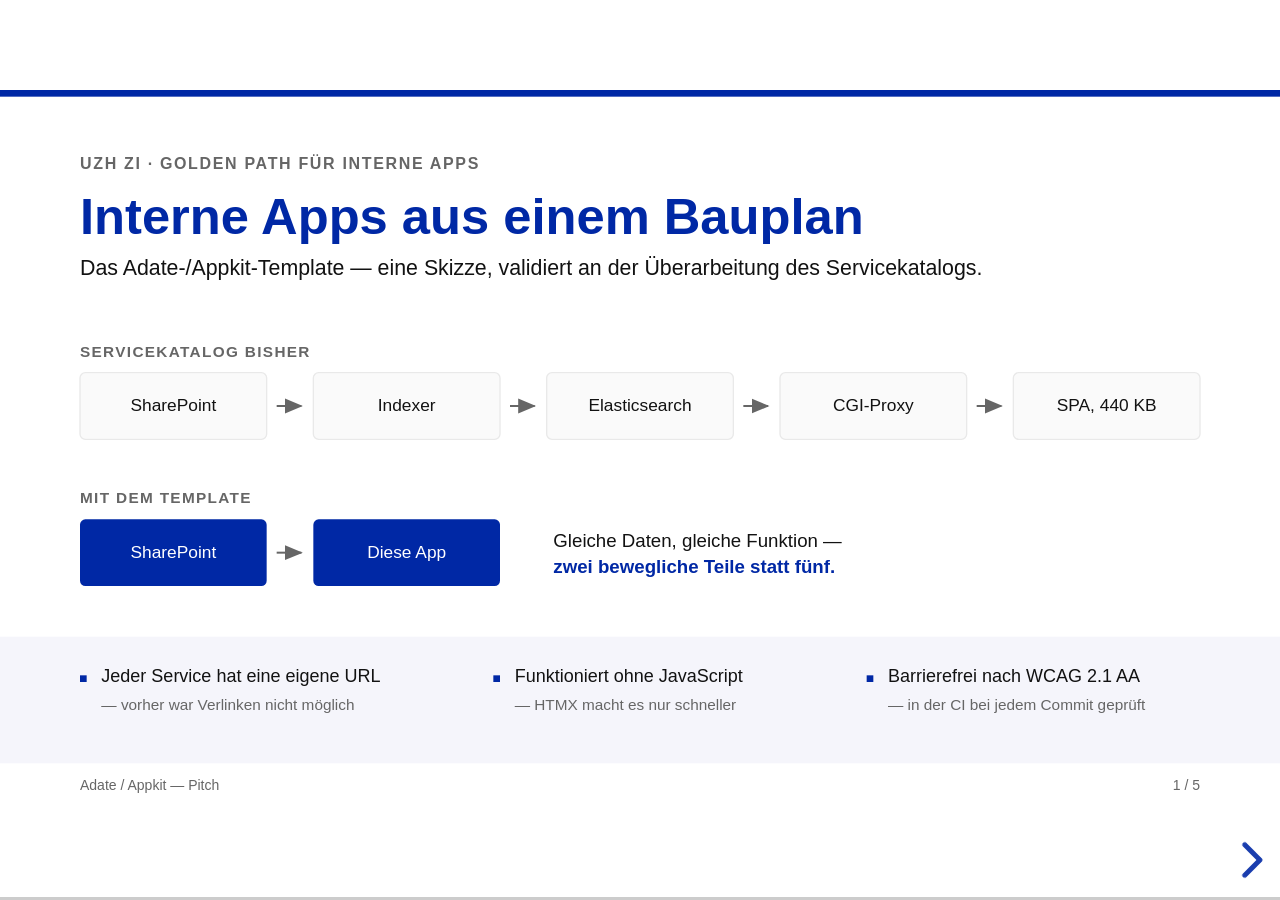
==== docs/pitch/index.html @ 45739af3 "Add the German pitch deck under docs/pitch Five slides that make the case for this template to the t" ====
<!doctype html>
<html lang="de">
<head>
  <meta charset="utf-8">
  <meta name="viewport" content="width=device-width, initial-scale=1">
  <title>Adate / Appkit — Pitch</title>

  <!-- reveal.js ist in reveal/ vendored (MIT, siehe reveal/LICENSE) — kein CDN,
       damit das Deck auch ohne Netz läuft. -->
  <link rel="stylesheet" href="reveal/reset.css">
  <link rel="stylesheet" href="reveal/reveal.css">

  <style>
    /* Die Folien sind fertige 1920×1080-SVGs. reveal skaliert die Bühne, das
       Bild füllt sie — deshalb braucht dieses Deck kein reveal-Theme. */
    :root { color-scheme: light; }
    html, body { background: #121212; }
    .reveal .slides { text-align: left; }
    .reveal .slides section {
      padding: 0;
      height: 100%;
      display: flex;
      align-items: center;
      justify-content: center;
    }
    .reveal .slides section img.folie {
      display: block;
      width: 100%;
      height: 100%;
      object-fit: contain;
      margin: 0;
      border: 0;
      box-shadow: none;
      background: #ffffff;
    }
    .reveal .progress { color: #0028A5; }
    .reveal .controls { color: #0028A5; }
    /* Beim Export nach PDF (?print-pdf) sollen die Folien randlos sitzen. */
    @media print { html, body { background: #ffffff; } }
  </style>
</head>
<body>
  <div class="reveal">
    <div class="slides">

      <section>
        <img class="folie" src="folie-1-worum-es-geht.svg"
             alt="Folie 1: Interne Apps aus einem Bauplan. Der Servicekatalog bisher — SharePoint, Indexer, Elasticsearch, CGI-Proxy, SPA mit 440 KB — gegenüber SharePoint und dieser App: zwei bewegliche Teile statt fünf.">
        <aside class="notes">
          Einstieg über die beweglichen Teile: derselbe Katalog, aber SharePoint → App
          statt fünf Stationen. Für die Fachseite heisst das «weniger, was kaputtgehen
          kann», für die Entwicklung «weniger, was ich betreiben muss».
        </aside>
      </section>

      <section>
        <img class="folie" src="folie-2-fachnutzerinnen.svg"
             alt="Folie 2: Für Fachnutzerinnen und Fachnutzer. Drei Spalten — was du erreichst, was du beiträgst, womit du arbeitest.">
        <aside class="notes">
          Die drei Spalten beantworten die drei Fragen der Fachseite. Wichtigster Satz
          zum Vorlesen: «Kein Code, keine Architekturentscheide» — beigetragen werden
          Fachwissen, eine Datenquelle und echte Beispiele.
        </aside>
      </section>

      <section>
        <img class="folie" src="folie-3-architektur.svg"
             alt="Folie 3: Architektur. Das Template adate wird geklont, die Bibliothek appkit mit sharepoint, mail, auth, db und embeddings wird importiert; darunter die Plattform Azure Container Apps.">
        <aside class="notes">
          Der Unterschied zwischen geklont und importiert. Das Template ist ein
          Startpunkt und danach eigenständig; appkit ist eine Abhängigkeit, die alle
          Apps gemeinsam weiterziehen. Daraus folgt die Regel aus AGENTS.md:
          Fehlendes gehört in appkit, mit Fake und Test.
        </aside>
      </section>

      <section>
        <img class="folie" src="folie-4-entwicklerinnen.svg"
             alt="Folie 4: Für Entwicklerinnen und Entwickler. Die drei AGENTS.md-Regeln links, was ruff, pytest und pa11y in der CI erzwingen rechts.">
        <aside class="notes">
          Hier geht es um die Sorge, am Ende fremden KI-Code zu warten. Die Antwort ist
          kein Versprechen, sondern ein Mechanismus: AGENTS.md schreibt die Grenzen vor,
          die CI lässt jede Überschreitung scheitern.
        </aside>
      </section>

      <section>
        <img class="folie" src="folie-5-beleg-und-naechste-schritte.svg"
             alt="Folie 5: Validiert, nicht behauptet. Trefferquote der Suche 67 auf 83 Prozent an erster Stelle und 75 auf 100 Prozent unter den ersten drei, dazu die nächsten Schritte.">
        <aside class="notes">
          Die Trefferquoten stammen aus scripts/eval_search.py über alle 112
          publizierten Services. Fairerweise dazusagen: die semantische Ebene läuft über
          appkit.embeddings und braucht einen konfigurierten Azure-OpenAI-Endpunkt samt
          Rollenzuweisung; ohne ihn gelten 67 % und 75 %.
        </aside>
      </section>

    </div>
  </div>

  <script src="reveal/reveal.js"></script>
  <script src="reveal/plugin/notes.js"></script>
  <script>
    Reveal.initialize({
      // Die Bühne hat exakt das Format der Folien, damit nichts beschnitten wird.
      width: 1920,
      height: 1080,
      margin: 0,
      controls: true,
      progress: true,
      hash: true,
      slideNumber: false,   // die Folien tragen ihre Nummer selbst
      transition: 'slide',
      plugins: [RevealNotes],
    });
  </script>
</body>
</html>
---- docs/pitch/reveal/reveal.css ----
.reveal .stretch,.reveal .r-stretch{max-width:none;max-height:none}.reveal pre.stretch code,.reveal pre.r-stretch code{box-sizing:border-box;height:100%;max-height:100%}.reveal .r-fit-text{white-space:nowrap;display:inline-block}.reveal .r-stack{grid-template-rows:100%;display:grid}.reveal .r-stack>*{grid-area:1/1;margin:auto}.reveal .r-vstack,.reveal .r-hstack{display:flex}.reveal .r-vstack img,.reveal .r-vstack video,.reveal .r-hstack img,.reveal .r-hstack video{object-fit:contain;min-width:0;min-height:0}.reveal .r-vstack{flex-direction:column;justify-content:center;align-items:center}.reveal .r-hstack{flex-direction:row;justify-content:center;align-items:center}.reveal .items-stretch{align-items:stretch}.reveal .items-start{align-items:flex-start}.reveal .items-center{align-items:center}.reveal .items-end{align-items:flex-end}.reveal .justify-between{justify-content:space-between}.reveal .justify-around{justify-content:space-around}.reveal .justify-start{justify-content:flex-start}.reveal .justify-center{justify-content:center}.reveal .justify-end{justify-content:flex-end}html.reveal-full-page{width:100%;height:100vh;height:calc(var(--vh,1vh) * 100);height:100dvh;overflow:hidden}.reveal-viewport{color:#000;--r-controls-spacing:12px;--r-overlay-header-height:40px;--r-overlay-margin:0px;--r-overlay-padding:6px;--r-overlay-gap:5px;background-color:#fff;height:100%;margin:0;line-height:1;position:relative;overflow:hidden}@media screen and (width<=1024px),(height<=768px){.reveal-viewport{--r-overlay-header-height:26px}}.reveal-viewport:fullscreen{width:100%!important;height:100%!important;top:0!important;left:0!important;transform:none!important}.reveal .fragment{transition:all .2s}.reveal .fragment:not(.custom){opacity:0;visibility:hidden;will-change:opacity}.reveal .fragment.visible{opacity:1;visibility:inherit}.reveal .fragment.disabled{transition:none}.reveal .fragment.grow{opacity:1;visibility:inherit}.reveal .fragment.grow.visible{transform:scale(1.3)}.reveal .fragment.shrink{opacity:1;visibility:inherit}.reveal .fragment.shrink.visible{transform:scale(.7)}.reveal .fragment.zoom-in{transform:scale(.1)}.reveal .fragment.zoom-in.visible{transform:none}.reveal .fragment.fade-out{opacity:1;visibility:inherit}.reveal .fragment.fade-out.visible{opacity:0;visibility:hidden}.reveal .fragment.semi-fade-out{opacity:1;visibility:inherit}.reveal .fragment.semi-fade-out.visible{opacity:.5;visibility:inherit}.reveal .fragment.strike{opacity:1;visibility:inherit}.reveal .fragment.strike.visible{text-decoration:line-through}.reveal .fragment.fade-up{transform:translateY(40px)}.reveal .fragment.fade-up.visible{transform:translate(0)}.reveal .fragment.fade-down{transform:translateY(-40px)}.reveal .fragment.fade-down.visible{transform:translate(0)}.reveal .fragment.fade-right{transform:translate(-40px)}.reveal .fragment.fade-right.visible{transform:translate(0)}.reveal .fragment.fade-left{transform:translate(40px)}.reveal .fragment.fade-left.visible{transform:translate(0)}.reveal .fragment.fade-in-then-out,.reveal .fragment.current-visible{opacity:0;visibility:hidden}.reveal .fragment.fade-in-then-out.current-fragment,.reveal .fragment.current-visible.current-fragment{opacity:1;visibility:inherit}.reveal .fragment.fade-in-then-semi-out{opacity:0;visibility:hidden}.reveal .fragment.fade-in-then-semi-out.visible{opacity:.5;visibility:inherit}.reveal .fragment.fade-in-then-semi-out.current-fragment,.reveal .fragment.highlight-red,.reveal .fragment.highlight-current-red,.reveal .fragment.highlight-green,.reveal .fragment.highlight-current-green,.reveal .fragment.highlight-blue,.reveal .fragment.highlight-current-blue{opacity:1;visibility:inherit}.reveal .fragment.highlight-red.visible{color:#ff2c2d}.reveal .fragment.highlight-green.visible{color:#17ff2e}.reveal .fragment.highlight-blue.visible{color:#1b91ff}.reveal .fragment.highlight-current-red.current-fragment{color:#ff2c2d}.reveal .fragment.highlight-current-green.current-fragment{color:#17ff2e}.reveal .fragment.highlight-current-blue.current-fragment{color:#1b91ff}.reveal:after{content:"";font-style:italic}.reveal iframe{z-index:1}.reveal a{position:relative}@keyframes bounce-right{0%,10%,25%,40%,50%{transform:translate(0)}20%{transform:translate(10px)}30%{transform:translate(-5px)}}@keyframes bounce-left{0%,10%,25%,40%,50%{transform:translate(0)}20%{transform:translate(-10px)}30%{transform:translate(5px)}}@keyframes bounce-down{0%,10%,25%,40%,50%{transform:translateY(0)}20%{transform:translateY(10px)}30%{transform:translateY(-5px)}}.reveal .controls{top:auto;bottom:var(--r-controls-spacing);right:var(--r-controls-spacing);z-index:11;color:#000;pointer-events:none;font-size:10px;display:none;position:absolute;left:auto}.reveal .controls button{cursor:pointer;color:currentColor;z-index:2;pointer-events:auto;font-size:inherit;visibility:hidden;opacity:0;-webkit-appearance:none;-webkit-tap-highlight-color:#0000;background-color:#0000;border:0;outline:0;padding:0;transition:color .2s,opacity .2s,transform .2s;position:absolute;transform:scale(.9999)}.reveal .controls .controls-arrow:before,.reveal .controls .controls-arrow:after{content:"";transform-origin:.2em;will-change:transform;background-color:currentColor;border-radius:.25em;width:2.6em;height:.5em;transition:all .15s,background-color .8s;position:absolute;top:0;left:0}.reveal .controls .controls-arrow{width:3.6em;height:3.6em;position:relative}.reveal .controls .controls-arrow:before{transform:translate(.5em)translateY(1.55em)rotate(45deg)}.reveal .controls .controls-arrow:after{transform:translate(.5em)translateY(1.55em)rotate(-45deg)}.reveal .controls .controls-arrow:hover:before{transform:translate(.5em)translateY(1.55em)rotate(40deg)}.reveal .controls .controls-arrow:hover:after{transform:translate(.5em)translateY(1.55em)rotate(-40deg)}.reveal .controls .controls-arrow:active:before{transform:translate(.5em)translateY(1.55em)rotate(36deg)}.reveal .controls .controls-arrow:active:after{transform:translate(.5em)translateY(1.55em)rotate(-36deg)}.reveal .controls .navigate-left{bottom:3.2em;right:6.4em;transform:translate(-10px)}.reveal .controls .navigate-left.highlight{animation:2s ease-out 50 both bounce-left}.reveal .controls .navigate-right{bottom:3.2em;right:0;transform:translate(10px)}.reveal .controls .navigate-right .controls-arrow{transform:rotate(180deg)}.reveal .controls .navigate-right.highlight{animation:2s ease-out 50 both bounce-right}.reveal .controls .navigate-up{bottom:6.4em;right:3.2em;transform:translateY(-10px)}.reveal .controls .navigate-up .controls-arrow{transform:rotate(90deg)}.reveal .controls .navigate-down{padding-bottom:1.4em;bottom:-1.4em;right:3.2em;transform:translateY(10px)}.reveal .controls .navigate-down .controls-arrow{transform:rotate(-90deg)}.reveal .controls .navigate-down.highlight{animation:2s ease-out 50 both bounce-down}.reveal .controls[data-controls-back-arrows=faded] .navigate-up.enabled{opacity:.3}.reveal .controls[data-controls-back-arrows=faded] .navigate-up.enabled:hover{opacity:1}.reveal .controls[data-controls-back-arrows=hidden] .navigate-up.enabled{opacity:0;visibility:hidden}.reveal .controls .enabled{visibility:visible;opacity:.9;cursor:pointer;transform:none}.reveal .controls .enabled.fragmented{opacity:.5}.reveal .controls .enabled:hover,.reveal .controls .enabled.fragmented:hover{opacity:1}.reveal:not(.rtl) .controls[data-controls-back-arrows=faded] .navigate-left.enabled{opacity:.3}.reveal:not(.rtl) .controls[data-controls-back-arrows=faded] .navigate-left.enabled:hover{opacity:1}.reveal:not(.rtl) .controls[data-controls-back-arrows=hidden] .navigate-left.enabled{opacity:0;visibility:hidden}.reveal.rtl .controls[data-controls-back-arrows=faded] .navigate-right.enabled{opacity:.3}.reveal.rtl .controls[data-controls-back-arrows=faded] .navigate-right.enabled:hover{opacity:1}.reveal.rtl .controls[data-controls-back-arrows=hidden] .navigate-right.enabled{opacity:0;visibility:hidden}.reveal[data-navigation-mode=linear].has-horizontal-slides .navigate-up,.reveal[data-navigation-mode=linear].has-horizontal-slides .navigate-down{display:none}.reveal[data-navigation-mode=linear].has-horizontal-slides .navigate-left,.reveal:not(.has-vertical-slides) .controls .navigate-left{bottom:1.4em;right:5.5em}.reveal[data-navigation-mode=linear].has-horizontal-slides .navigate-right,.reveal:not(.has-vertical-slides) .controls .navigate-right{bottom:1.4em;right:.5em}.reveal:not(.has-horizontal-slides) .controls .navigate-up{bottom:5em;right:1.4em}.reveal:not(.has-horizontal-slides) .controls .navigate-down{bottom:.5em;right:1.4em}.reveal.has-dark-background .controls{color:#fff}.reveal.has-light-background .controls{color:#000}.reveal.no-hover .controls .controls-arrow:hover:before,.reveal.no-hover .controls .controls-arrow:active:before{transform:translate(.5em)translateY(1.55em)rotate(45deg)}.reveal.no-hover .controls .controls-arrow:hover:after,.reveal.no-hover .controls .controls-arrow:active:after{transform:translate(.5em)translateY(1.55em)rotate(-45deg)}@media screen and (width>=500px){.reveal-viewport{--r-controls-spacing:.8em}.reveal .controls[data-controls-layout=edges]{inset:0}.reveal .controls[data-controls-layout=edges] .navigate-left,.reveal .controls[data-controls-layout=edges] .navigate-right,.reveal .controls[data-controls-layout=edges] .navigate-up,.reveal .controls[data-controls-layout=edges] .navigate-down{bottom:auto;right:auto}.reveal .controls[data-controls-layout=edges] .navigate-left{top:50%;left:var(--r-controls-spacing);margin-top:-1.8em}.reveal .controls[data-controls-layout=edges] .navigate-right{top:50%;right:var(--r-controls-spacing);margin-top:-1.8em}.reveal .controls[data-controls-layout=edges] .navigate-up{top:var(--r-controls-spacing);margin-left:-1.8em;left:50%}.reveal .controls[data-controls-layout=edges] .navigate-down{bottom:calc(var(--r-controls-spacing) - 1.4em + .3em);margin-left:-1.8em;left:50%}}.reveal .progress{z-index:10;color:#fff;background-color:#0003;width:100%;height:3px;display:none;position:absolute;bottom:0;left:0}.reveal .progress:after{content:"";width:100%;height:10px;display:block;position:absolute;top:-10px}.reveal .progress span{transform-origin:0 0;background-color:currentColor;width:100%;height:100%;transition:transform .8s cubic-bezier(.26,.86,.44,.985);display:block;transform:scaleX(0)}.reveal .slide-number{z-index:31;color:#fff;background-color:#0006;padding:5px;font-family:Helvetica,sans-serif;font-size:12px;line-height:1;display:block;position:absolute;bottom:8px;right:8px}.reveal .slide-number a{color:currentColor}.reveal .slide-number-delimiter{margin:0 3px}.reveal{touch-action:pinch-zoom;width:100%;height:100%;position:relative;overflow:hidden}.reveal.embedded{touch-action:pan-y}.reveal.embedded.is-vertical-slide{touch-action:none}.reveal .slides{pointer-events:none;z-index:1;text-align:center;perspective:600px;perspective-origin:50% 40%;width:100%;height:100%;margin:auto;position:absolute;inset:0;overflow:visible}.reveal .slides>section{perspective:600px}.reveal .slides>section,.reveal .slides>section>section{pointer-events:auto;z-index:10;transform-style:flat;width:100%;transition:transform-origin .8s cubic-bezier(.26,.86,.44,.985),transform .8s cubic-bezier(.26,.86,.44,.985),visibility .8s cubic-bezier(.26,.86,.44,.985),opacity .8s cubic-bezier(.26,.86,.44,.985);display:none;position:absolute}.reveal[data-transition-speed=fast] .slides section{transition-duration:.4s}.reveal[data-transition-speed=slow] .slides section{transition-duration:1.2s}.reveal .slides section[data-transition-speed=fast]{transition-duration:.4s}.reveal .slides section[data-transition-speed=slow]{transition-duration:1.2s}.reveal .slides>section.stack{pointer-events:none;height:100%;padding-top:0;padding-bottom:0}.reveal .slides>section.present,.reveal .slides>section>section.present{z-index:11;opacity:1;display:block}.reveal .slides>section:empty,.reveal .slides>section>section:empty,.reveal .slides>section[data-background-interactive],.reveal .slides>section>section[data-background-interactive]{pointer-events:none}.reveal.center,.reveal.center .slides,.reveal.center .slides section{min-height:0!important}.reveal .slides>section:not(.present),.reveal .slides>section>section:not(.present){pointer-events:none}.reveal.overview .slides>section,.reveal.overview .slides>section>section{pointer-events:auto}.reveal .slides>section.past,.reveal .slides>section.future,.reveal .slides>section.past>section,.reveal .slides>section.future>section,.reveal .slides>section>section.past,.reveal .slides>section>section.future{opacity:0}.reveal .slides>section[data-transition=slide].past,.reveal .slides>section[data-transition~=slide-out].past,.reveal.slide .slides>section:not([data-transition]).past{transform:translate(-150%)}.reveal .slides>section[data-transition=slide].future,.reveal .slides>section[data-transition~=slide-in].future,.reveal.slide .slides>section:not([data-transition]).future{transform:translate(150%)}.reveal .slides>section>section[data-transition=slide].past,.reveal .slides>section>section[data-transition~=slide-out].past,.reveal.slide .slides>section>section:not([data-transition]).past{transform:translateY(-150%)}.reveal .slides>section>section[data-transition=slide].future,.reveal .slides>section>section[data-transition~=slide-in].future,.reveal.slide .slides>section>section:not([data-transition]).future{transform:translateY(150%)}.reveal .slides>section[data-transition=linear].past,.reveal .slides>section[data-transition~=linear-out].past,.reveal.linear .slides>section:not([data-transition]).past{transform:translate(-150%)}.reveal .slides>section[data-transition=linear].future,.reveal .slides>section[data-transition~=linear-in].future,.reveal.linear .slides>section:not([data-transition]).future{transform:translate(150%)}.reveal .slides>section>section[data-transition=linear].past,.reveal .slides>section>section[data-transition~=linear-out].past,.reveal.linear .slides>section>section:not([data-transition]).past{transform:translateY(-150%)}.reveal .slides>section>section[data-transition=linear].future,.reveal .slides>section>section[data-transition~=linear-in].future,.reveal.linear .slides>section>section:not([data-transition]).future{transform:translateY(150%)}.reveal .slides section[data-transition=default].stack,.reveal.default .slides section.stack{transform-style:preserve-3d}.reveal .slides>section[data-transition=default].past,.reveal .slides>section[data-transition~=default-out].past,.reveal.default .slides>section:not([data-transition]).past{transform:translate(-100%)rotateY(-90deg)translate(-100%)}.reveal .slides>section[data-transition=default].future,.reveal .slides>section[data-transition~=default-in].future,.reveal.default .slides>section:not([data-transition]).future{transform:translate(100%)rotateY(90deg)translate(100%)}.reveal .slides>section>section[data-transition=default].past,.reveal .slides>section>section[data-transition~=default-out].past,.reveal.default .slides>section>section:not([data-transition]).past{transform:translateY(-300px)rotateX(70deg)translateY(-300px)}.reveal .slides>section>section[data-transition=default].future,.reveal .slides>section>section[data-transition~=default-in].future,.reveal.default .slides>section>section:not([data-transition]).future{transform:translateY(300px)rotateX(-70deg)translateY(300px)}.reveal .slides section[data-transition=convex].stack,.reveal.convex .slides section.stack{transform-style:preserve-3d}.reveal .slides>section[data-transition=convex].past,.reveal .slides>section[data-transition~=convex-out].past,.reveal.convex .slides>section:not([data-transition]).past{transform:translate(-100%)rotateY(-90deg)translate(-100%)}.reveal .slides>section[data-transition=convex].future,.reveal .slides>section[data-transition~=convex-in].future,.reveal.convex .slides>section:not([data-transition]).future{transform:translate(100%)rotateY(90deg)translate(100%)}.reveal .slides>section>section[data-transition=convex].past,.reveal .slides>section>section[data-transition~=convex-out].past,.reveal.convex .slides>section>section:not([data-transition]).past{transform:translateY(-300px)rotateX(70deg)translateY(-300px)}.reveal .slides>section>section[data-transition=convex].future,.reveal .slides>section>section[data-transition~=convex-in].future,.reveal.convex .slides>section>section:not([data-transition]).future{transform:translateY(300px)rotateX(-70deg)translateY(300px)}.reveal .slides section[data-transition=concave].stack,.reveal.concave .slides section.stack{transform-style:preserve-3d}.reveal .slides>section[data-transition=concave].past,.reveal .slides>section[data-transition~=concave-out].past,.reveal.concave .slides>section:not([data-transition]).past{transform:translate(-100%)rotateY(90deg)translate(-100%)}.reveal .slides>section[data-transition=concave].future,.reveal .slides>section[data-transition~=concave-in].future,.reveal.concave .slides>section:not([data-transition]).future{transform:translate(100%)rotateY(-90deg)translate(100%)}.reveal .slides>section>section[data-transition=concave].past,.reveal .slides>section>section[data-transition~=concave-out].past,.reveal.concave .slides>section>section:not([data-transition]).past{transform:translateY(-80%)rotateX(-70deg)translateY(-80%)}.reveal .slides>section>section[data-transition=concave].future,.reveal .slides>section>section[data-transition~=concave-in].future,.reveal.concave .slides>section>section:not([data-transition]).future{transform:translateY(80%)rotateX(70deg)translateY(80%)}.reveal .slides section[data-transition=zoom],.reveal.zoom .slides section:not([data-transition]){transition-timing-function:ease}.reveal .slides>section[data-transition=zoom].past,.reveal .slides>section[data-transition~=zoom-out].past,.reveal.zoom .slides>section:not([data-transition]).past{visibility:hidden;transform:scale(16)}.reveal .slides>section[data-transition=zoom].future,.reveal .slides>section[data-transition~=zoom-in].future,.reveal.zoom .slides>section:not([data-transition]).future{visibility:hidden;transform:scale(.2)}.reveal .slides>section>section[data-transition=zoom].past,.reveal .slides>section>section[data-transition~=zoom-out].past,.reveal.zoom .slides>section>section:not([data-transition]).past{transform:scale(16)}.reveal .slides>section>section[data-transition=zoom].future,.reveal .slides>section>section[data-transition~=zoom-in].future,.reveal.zoom .slides>section>section:not([data-transition]).future{transform:scale(.2)}.reveal.cube .slides{perspective:1300px}.reveal.cube .slides section{backface-visibility:hidden;box-sizing:border-box;min-height:700px;transform-style:preserve-3d;padding:30px}.reveal.center.cube .slides section{min-height:0}.reveal.cube .slides section:not(.stack):before{content:"";background:#0000001a;border-radius:4px;width:100%;height:100%;display:block;position:absolute;top:0;left:0;transform:translateZ(-20px)}.reveal.cube .slides section:not(.stack):after{content:"";z-index:1;background:0 0;border-radius:4px;width:90%;height:30px;display:block;position:absolute;bottom:0;left:5%;transform:translateZ(-90px)rotateX(65deg);box-shadow:0 95px 25px #0003}.reveal.cube .slides>section.stack{background:0 0;padding:0}.reveal.cube .slides>section.past{transform-origin:100% 0;transform:translate(-100%)rotateY(-90deg)}.reveal.cube .slides>section.future{transform-origin:0 0;transform:translate(100%)rotateY(90deg)}.reveal.cube .slides>section>section.past{transform-origin:0 100%;transform:translateY(-100%)rotateX(90deg)}.reveal.cube .slides>section>section.future{transform-origin:0 0;transform:translateY(100%)rotateX(-90deg)}.reveal.page .slides{perspective-origin:0%;perspective:3000px}.reveal.page .slides section{box-sizing:border-box;min-height:700px;transform-style:preserve-3d;padding:30px}.reveal.page .slides section.past{z-index:12}.reveal.page .slides section:not(.stack):before{content:"";background:#0000001a;width:100%;height:100%;display:block;position:absolute;top:0;left:0;transform:translateZ(-20px)}.reveal.page .slides section:not(.stack):after{content:"";z-index:1;background:0 0;border-radius:4px;width:90%;height:30px;display:block;position:absolute;bottom:0;left:5%;transform:translateZ(-90px)rotateX(65deg);box-shadow:0 95px 25px #0003}.reveal.page .slides>section.stack{background:0 0;padding:0}.reveal.page .slides>section.past{transform-origin:0 0;transform:translate(-40%)rotateY(-80deg)}.reveal.page .slides>section.future{transform-origin:100% 0;transform:translate(0,0)}.reveal.page .slides>section>section.past{transform-origin:0 0;transform:translateY(-40%)rotateX(80deg)}.reveal.page .slides>section>section.future{transform-origin:0 100%;transform:translate(0,0)}.reveal .slides section[data-transition=fade],.reveal.fade .slides section:not([data-transition]),.reveal.fade .slides>section>section:not([data-transition]){transition:opacity .5s;transform:none}.reveal.fade.overview .slides section,.reveal.fade.overview .slides>section>section{transition:none}.reveal .slides section[data-transition=none],.reveal.none .slides section:not([data-transition]){transition:none;transform:none}.reveal .pause-overlay{visibility:hidden;opacity:0;z-index:100;background:#000;width:100%;height:100%;transition:all 1s;position:absolute;top:0;left:0}.reveal .pause-overlay .resume-button{color:#ccc;cursor:pointer;background:0 0;border:2px solid #ccc;border-radius:2px;padding:6px 14px;font-size:16px;position:absolute;bottom:20px;right:20px}.reveal .pause-overlay .resume-button:hover{color:#fff;border-color:#fff}.reveal.paused .pause-overlay{visibility:visible;opacity:1}.reveal .no-transition,.reveal .no-transition *,.reveal .slides.disable-slide-transitions section{transition:none!important}.reveal .slides.disable-slide-transitions section{transform:none!important}.reveal .backgrounds{perspective:600px;width:100%;height:100%;position:absolute;top:0;left:0}.reveal .slide-background{opacity:0;visibility:hidden;background-color:#0000;width:100%;height:100%;transition:all .8s cubic-bezier(.26,.86,.44,.985);display:none;position:absolute;overflow:hidden}.reveal .slide-background-content{background-position:50%;background-repeat:no-repeat;background-size:cover;width:100%;height:100%;position:absolute}.reveal .slide-background.stack{display:block}.reveal .slide-background.present{opacity:1;visibility:visible;z-index:2}.print-pdf .reveal .slide-background{opacity:1!important;visibility:visible!important}.reveal .slide-background video{object-fit:cover;width:100%;max-width:none;height:100%;max-height:none;position:absolute;top:0;left:0}.reveal .slide-background[data-background-size=contain] video{object-fit:contain}.reveal[data-background-transition=none]>.backgrounds .slide-background:not([data-background-transition]),.reveal>.backgrounds .slide-background[data-background-transition=none]{transition:none}.reveal[data-background-transition=slide]>.backgrounds .slide-background:not([data-background-transition]),.reveal>.backgrounds .slide-background[data-background-transition=slide]{opacity:1}.reveal[data-background-transition=slide]>.backgrounds .slide-background.past:not([data-background-transition]),.reveal>.backgrounds .slide-background.past[data-background-transition=slide]{transform:translate(-100%)}.reveal[data-background-transition=slide]>.backgrounds .slide-background.future:not([data-background-transition]),.reveal>.backgrounds .slide-background.future[data-background-transition=slide]{transform:translate(100%)}.reveal[data-background-transition=slide]>.backgrounds .slide-background>.slide-background.past:not([data-background-transition]),.reveal>.backgrounds .slide-background>.slide-background.past[data-background-transition=slide]{transform:translateY(-100%)}.reveal[data-background-transition=slide]>.backgrounds .slide-background>.slide-background.future:not([data-background-transition]),.reveal>.backgrounds .slide-background>.slide-background.future[data-background-transition=slide]{transform:translateY(100%)}.reveal[data-background-transition=convex]>.backgrounds .slide-background.past:not([data-background-transition]),.reveal>.backgrounds .slide-background.past[data-background-transition=convex]{opacity:0;transform:translate(-100%)rotateY(-90deg)translate(-100%)}.reveal[data-background-transition=convex]>.backgrounds .slide-background.future:not([data-background-transition]),.reveal>.backgrounds .slide-background.future[data-background-transition=convex]{opacity:0;transform:translate(100%)rotateY(90deg)translate(100%)}.reveal[data-background-transition=convex]>.backgrounds .slide-background>.slide-background.past:not([data-background-transition]),.reveal>.backgrounds .slide-background>.slide-background.past[data-background-transition=convex]{opacity:0;transform:translateY(-100%)rotateX(90deg)translateY(-100%)}.reveal[data-background-transition=convex]>.backgrounds .slide-background>.slide-background.future:not([data-background-transition]),.reveal>.backgrounds .slide-background>.slide-background.future[data-background-transition=convex]{opacity:0;transform:translateY(100%)rotateX(-90deg)translateY(100%)}.reveal[data-background-transition=concave]>.backgrounds .slide-background.past:not([data-background-transition]),.reveal>.backgrounds .slide-background.past[data-background-transition=concave]{opacity:0;transform:translate(-100%)rotateY(90deg)translate(-100%)}.reveal[data-background-transition=concave]>.backgrounds .slide-background.future:not([data-background-transition]),.reveal>.backgrounds .slide-background.future[data-background-transition=concave]{opacity:0;transform:translate(100%)rotateY(-90deg)translate(100%)}.reveal[data-background-transition=concave]>.backgrounds .slide-background>.slide-background.past:not([data-background-transition]),.reveal>.backgrounds .slide-background>.slide-background.past[data-background-transition=concave]{opacity:0;transform:translateY(-100%)rotateX(-90deg)translateY(-100%)}.reveal[data-background-transition=concave]>.backgrounds .slide-background>.slide-background.future:not([data-background-transition]),.reveal>.backgrounds .slide-background>.slide-background.future[data-background-transition=concave]{opacity:0;transform:translateY(100%)rotateX(90deg)translateY(100%)}.reveal[data-background-transition=zoom]>.backgrounds .slide-background:not([data-background-transition]),.reveal>.backgrounds .slide-background[data-background-transition=zoom]{transition-timing-function:ease}.reveal[data-background-transition=zoom]>.backgrounds .slide-background.past:not([data-background-transition]),.reveal>.backgrounds .slide-background.past[data-background-transition=zoom]{opacity:0;visibility:hidden;transform:scale(16)}.reveal[data-background-transition=zoom]>.backgrounds .slide-background.future:not([data-background-transition]),.reveal>.backgrounds .slide-background.future[data-background-transition=zoom]{opacity:0;visibility:hidden;transform:scale(.2)}.reveal[data-background-transition=zoom]>.backgrounds .slide-background>.slide-background.past:not([data-background-transition]),.reveal>.backgrounds .slide-background>.slide-background.past[data-background-transition=zoom]{opacity:0;visibility:hidden;transform:scale(16)}.reveal[data-background-transition=zoom]>.backgrounds .slide-background>.slide-background.future:not([data-background-transition]),.reveal>.backgrounds .slide-background>.slide-background.future[data-background-transition=zoom]{opacity:0;visibility:hidden;transform:scale(.2)}.reveal[data-transition-speed=fast]>.backgrounds .slide-background{transition-duration:.4s}.reveal[data-transition-speed=slow]>.backgrounds .slide-background{transition-duration:1.2s}.reveal [data-auto-animate-target^=unmatched]{will-change:opacity}.reveal section[data-auto-animate]:not(.stack):not([data-auto-animate=running]) [data-auto-animate-target^=unmatched]{opacity:0}.reveal.overview{perspective-origin:50%;perspective:700px}.reveal.overview .slides section{cursor:pointer;box-sizing:border-box;height:100%;overflow:hidden;opacity:1!important;visibility:visible!important;top:0!important}.reveal.overview .slides section:hover,.reveal.overview .slides section.present{outline-offset:10px;outline:10px solid #96969699}.reveal.overview .slides section.present{outline:10px solid var(--r-link-color)}.reveal.overview .slides section .fragment{opacity:1;transition:none}.reveal.overview .slides section:after,.reveal.overview .slides section:before{display:none!important}.reveal.overview .slides>section.stack{background:0 0;outline:none;padding:0;overflow:visible;top:0!important}.reveal.overview .backgrounds{perspective:inherit}.reveal.overview .backgrounds .slide-background{opacity:1;visibility:visible;outline-offset:10px;outline:10px solid #9696961a}.reveal.overview .backgrounds .slide-background.stack{overflow:visible}.reveal.overview .slides section,.reveal.overview-deactivating .slides section,.reveal.overview .backgrounds .slide-background,.reveal.overview-deactivating .backgrounds .slide-background{transition:none}.reveal.rtl .slides,.reveal.rtl .slides h1,.reveal.rtl .slides h2,.reveal.rtl .slides h3,.reveal.rtl .slides h4,.reveal.rtl .slides h5,.reveal.rtl .slides h6{direction:rtl;font-family:sans-serif}.reveal.rtl pre,.reveal.rtl code{direction:ltr}.reveal.rtl ol,.reveal.rtl ul{text-align:right}.reveal.rtl .progress span{transform-origin:100% 0}.reveal.has-parallax-background .backgrounds{transition:all .8s}.reveal.has-parallax-background[data-transition-speed=fast] .backgrounds{transition-duration:.4s}.reveal.has-parallax-background[data-transition-speed=slow] .backgrounds{transition-duration:1.2s}@keyframes fade-in{0%{opacity:0}to{opacity:1}}@keyframes scale-up{0%{transform:scale(.95)}to{transform:scale(1)}}.reveal [data-preview-image],.reveal [data-preview-video],.reveal [data-preview-link]:not(a):not([data-preview-link=false]){cursor:zoom-in}.r-overlay{top:var(--r-overlay-margin);right:var(--r-overlay-margin);bottom:var(--r-overlay-margin);left:var(--r-overlay-margin);border-radius:min(var(--r-overlay-margin), 6px);z-index:99;-webkit-backdrop-filter:blur(10px);backdrop-filter:blur(10px);color:#fff;background:#000000f2;font-family:ui-sans-serif,system-ui,-apple-system,Helvetica,sans-serif;transition:all .3s;animation:.3s fade-in;position:absolute}.r-overlay-viewport{top:var(--r-overlay-padding);right:var(--r-overlay-padding);bottom:var(--r-overlay-padding);left:var(--r-overlay-padding);gap:var(--r-overlay-gap);flex-direction:column;display:flex;position:absolute}.r-overlay-header{z-index:2;box-sizing:border-box;height:var(--r-overlay-header-height);justify-content:flex-end;align-items:center;gap:6px;display:flex}.r-overlay-header .r-overlay-header-button{all:unset;min-width:var(--r-overlay-header-height);min-height:var(--r-overlay-header-height);padding:0 calc(var(--r-overlay-header-height) / 4);opacity:1;cursor:pointer;box-sizing:border-box;border-radius:6px;justify-content:center;align-items:center;gap:8px;font-size:18px;display:flex}.r-overlay-header .r-overlay-header-button:hover{opacity:1;background-color:#ffffff26}.r-overlay-header .icon{background-position:50%;background-repeat:no-repeat;background-size:100%;width:20px;height:20px;display:inline-block}.r-overlay-close .icon{background-image:url([data-uri])}.r-overlay-external .icon{background-image:url([data-uri])}.r-overlay-content{background-color:#141414cc;border-radius:6px;flex-grow:1;place-items:center;animation:.5s cubic-bezier(.26,.86,.44,.985) scale-up;display:grid;position:relative;overflow:hidden}.r-overlay-spinner{z-index:10;visibility:hidden;opacity:0;background-image:url([data-uri]%2F%2F%2F6%2Bvr8nJybW1tcDAwOjo6Nvb26ioqKOjo7Ozs%2FLy8vz8%2FAAAAAAAAAAAACH%2FC05FVFNDQVBFMi4wAwEAAAAh%2FhpDcmVhdGVkIHdpdGggYWpheGxvYWQuaW5mbwAh%[base64]%2FV%2FnmOM82XiHRLYKhKP1oZmADdEAAAh%2BQQJCgAAACwAAAAAIAAgAAAE6hDISWlZpOrNp1lGNRSdRpDUolIGw5RUYhhHukqFu8DsrEyqnWThGvAmhVlteBvojpTDDBUEIFwMFBRAmBkSgOrBFZogCASwBDEY%2FCZSg7GSE0gSCjQBMVG023xWBhklAnoEdhQEfyNqMIcKjhRsjEdnezB%2BA4k8gTwJhFuiW4dokXiloUepBAp5qaKpp6%2BHo7aWW54wl7obvEe0kRuoplCGepwSx2jJvqHEmGt6whJpGpfJCHmOoNHKaHx61WiSR92E4lbFoq%2BB6QDtuetcaBPnW6%2BO7wDHpIiK9SaVK5GgV543tzjgGcghAgAh%[base64]%2B%2BG%2Bw48edZPK%2BM6hLJpQg484enXIdQFSS1u6UhksENEQAAIfkECQoAAAAsAAAAACAAIAAABOcQyEmpGKLqzWcZRVUQnZYg1aBSh2GUVEIQ2aQOE%2BG%2BcD4ntpWkZQj1JIiZIogDFFyHI0UxQwFugMSOFIPJftfVAEoZLBbcLEFhlQiqGp1Vd140AUklUN3eCA51C1EWMzMCezCBBmkxVIVHBWd3HHl9JQOIJSdSnJ0TDKChCwUJjoWMPaGqDKannasMo6WnM562R5YluZRwur0wpgqZE7NKUm%2BFNRPIhjBJxKZteWuIBMN4zRMIVIhffcgojwCF117i4nlLnY5ztRLsnOk%2BaV%2BoJY7V7m76PdkS4trKcdg0Zc0tTcKkRAAAIfkECQoAAAAsAAAAACAAIAAABO4QyEkpKqjqzScpRaVkXZWQEximw1BSCUEIlDohrft6cpKCk5xid5MNJTaAIkekKGQkWyKHkvhKsR7ARmitkAYDYRIbUQRQjWBwJRzChi9CRlBcY1UN4g0%[base64]%[base64]%2BE71SRQeyqUToLA7VxF0JDyIQh%2FMVVPMt1ECZlfcjZJ9mIKoaTl1MRIl5o4CUKXOwmyrCInCKqcWtvadL2SYhyASyNDJ0uIiRMDjI0Fd30%2FiI2UA5GSS5UDj2l6NoqgOgN4gksEBgYFf0FDqKgHnyZ9OX8HrgYHdHpcHQULXAS2qKpENRg7eAMLC7kTBaixUYFkKAzWAAnLC7FLVxLWDBLKCwaKTULgEwbLA4hJtOkSBNqITT3xEgfLpBtzE%2FjiuL04RGEBgwWhShRgQExHBAAh%2BQQJCgAAACwAAAAAIAAgAAAE7xDISWlSqerNpyJKhWRdlSAVoVLCWk6JKlAqAavhO9UkUHsqlE6CwO1cRdCQ8iEIfzFVTzLdRAmZX3I2SfZiCqGk5dTESJeaOAlClzsJsqwiJwiqnFrb2nS9kmIcgEsjQydLiIlHehhpejaIjzh9eomSjZR%[base64]%2BE71SRQeyqUToLA7VxF0JDyIQh%[base64]%2BE71SRQeyqUToLA7VxF0JDyIQh%2FMVVPMt1ECZlfcjZJ9mIKoaTl1MRIl5o4CUKXOwmyrCInCKqcWtvadL2SYhyASyNDJ0uIiUd6GAULDJCRiXo1CpGXDJOUjY%2BYip9DhToJA4RBLwMLCwVDfRgbBAaqqoZ1XBMHswsHtxtFaH1iqaoGNgAIxRpbFAgfPQSqpbgGBqUD1wBXeCYp1AYZ19JJOYgH1KwA4UBvQwXUBxPqVD9L3sbp2BNk2xvvFPJd%2BMFCN6HAAIKgNggY0KtEBAAh%[base64]%2BvsYMDAzZQPC9VCNkDWUhGkuE5PxJNwiUK4UfLzOlD4WvzAHaoG9nxPi5d%2BjYUqfAhhykOFwJWiAAAIfkECQoAAAAsAAAAACAAIAAABPAQyElpUqnqzaciSoVkXVUMFaFSwlpOCcMYlErAavhOMnNLNo8KsZsMZItJEIDIFSkLGQoQTNhIsFehRww2CQLKF0tYGKYSg%2BygsZIuNqJksKgbfgIGepNo2cIUB3V1B3IvNiBYNQaDSTtfhhx0CwVPI0UJe0%2Bbm4g5VgcGoqOcnjmjqDSdnhgEoamcsZuXO1aWQy8KAwOAuTYYGwi7w5h%2BKr0SJ8MFihpNbx%2B4Erq7BYBuzsdiH1jCAzoSfl0rVirNbRXlBBlLX%2BBP0XJLAPGzTkAuAOqb0WT5AH7OcdCm5B8TgRwSRKIHQtaLCwg1RAAAOwAAAAAAAAAAAA%3D%3D);width:32px;height:32px;margin:-16px 0 0 -16px;display:block;position:absolute;top:50%;left:50%}.r-overlay-preview .r-overlay-content iframe{opacity:0;visibility:hidden;border:0;width:100%;max-width:100%;height:100%;max-height:100%;transition:all .3s}.r-overlay-preview[data-state=loaded] iframe{opacity:1;visibility:visible}.r-overlay-preview .r-overlay-content img,.r-overlay-preview .r-overlay-content video{object-fit:scale-down;width:100%;max-width:100%;height:100%;max-height:100%;margin:0;position:absolute}.r-overlay-preview[data-preview-fit=none] img,.r-overlay-preview[data-preview-fit=none] video{object-fit:none}.r-overlay-preview[data-preview-fit=scale-down] img,.r-overlay-preview[data-preview-fit=scale-down] video{object-fit:scale-down}.r-overlay-preview[data-preview-fit=contain] img,.r-overlay-preview[data-preview-fit=contain] video{object-fit:contain}.r-overlay-preview[data-preview-fit=cover] img,.r-overlay-preview[data-preview-fit=cover] video{object-fit:cover}.r-overlay-preview[data-state=loaded] .r-overlay-content-inner{z-index:-1;text-align:center;letter-spacing:normal;width:100%;position:absolute;top:45%;left:0}.r-overlay-preview .r-overlay-error{color:orange;font-size:18px}.r-overlay-preview .x-frame-error{opacity:0;transition:opacity .3s .3s}.r-overlay-preview[data-state=loaded] .x-frame-error{opacity:1}.r-overlay-preview[data-state=loading] .r-overlay-spinner{opacity:.6;visibility:visible}.r-overlay-help .r-overlay-content{overflow:auto}.r-overlay-help-content{text-align:center;letter-spacing:normal;max-width:560px;margin:auto;padding:20px 0}.r-overlay-help-content .title{margin-top:0;font-size:20px}.r-overlay-help .r-overlay-help-content table{border-collapse:collapse;text-align:left;border:1px solid #fff;font-size:16px}.r-overlay-help .r-overlay-help-content table th,.r-overlay-help .r-overlay-help-content table td{vertical-align:middle;border:1px solid #fff;width:240px;padding:14px}.r-overlay-help .r-overlay-help-content table th{padding-top:20px;padding-bottom:20px}.reveal .playback{z-index:30;cursor:pointer;-webkit-tap-highlight-color:#0000;transition:all .4s;position:absolute;bottom:20px;left:15px}.reveal.overview .playback{opacity:0;visibility:hidden}.reveal .hljs{min-height:100%}.reveal .hljs table{margin:initial}.reveal .hljs-ln-code,.reveal .hljs-ln-numbers{border:0;padding:0}.reveal .hljs-ln-numbers{opacity:.6;text-align:right;vertical-align:top;padding-right:.75em}.reveal .hljs.has-highlights tr:not(.highlight-line){opacity:.4}.reveal .hljs.has-highlights.fragment{transition:all .2s}.reveal .hljs:not(:first-child).fragment{box-sizing:border-box;width:100%;position:absolute;top:0;left:0}.reveal pre[data-auto-animate-target]{overflow:hidden}.reveal pre[data-auto-animate-target] code{height:100%}.reveal .roll{vertical-align:top;perspective:400px;perspective-origin:50%;line-height:1.2;display:inline-block;overflow:hidden}.reveal .roll:hover{text-shadow:none;background:0 0}.reveal .roll span{pointer-events:none;transform-origin:50% 0;transform-style:preserve-3d;backface-visibility:hidden;padding:0 2px;transition:all .4s;display:block;position:relative}.reveal .roll:hover span{background:#00000080;transform:translateZ(-45px)rotateX(90deg)}.reveal .roll span:after{content:attr(data-title);backface-visibility:hidden;transform-origin:50% 0;padding:0 2px;display:block;position:absolute;top:0;left:0;transform:translateY(110%)rotateX(-90deg)}.reveal aside.notes{display:none}.reveal .speaker-notes{z-index:1;color:#222;box-sizing:border-box;text-align:left;-webkit-overflow-scrolling:touch;background-color:#f5f5f5;border:1px solid #0000000d;width:33.3333%;height:100%;padding:14px 18px;font-family:Helvetica,sans-serif;font-size:18px;line-height:1.4;display:none;position:absolute;top:0;left:100%;overflow:auto}.reveal .speaker-notes .notes-placeholder{color:#ccc;font-style:italic}.reveal .speaker-notes:focus{outline:none}.reveal .speaker-notes:before{content:"Speaker notes";opacity:.5;margin-bottom:10px;display:block}.reveal.show-notes{max-width:75%;overflow:visible}.reveal.show-notes .speaker-notes{display:block}@media screen and (width>=1600px){.reveal .speaker-notes{font-size:20px}}@media screen and (width<=1024px){.reveal.show-notes{border-left:0;max-width:none;max-height:70vh;overflow:visible}.reveal.show-notes .speaker-notes{border:0;width:100%;height:30vh;top:100%;left:0}}@media screen and (width<=600px){.reveal.show-notes{max-height:60vh}.reveal.show-notes .speaker-notes{height:40vh;top:100%}.reveal .speaker-notes{font-size:14px}}.reveal .jump-to-slide{z-index:30;-webkit-tap-highlight-color:#0000;font-size:32px;position:absolute;top:15px;left:15px}.reveal .jump-to-slide-input{font-size:inherit;color:currentColor;background:0 0;border:0;padding:8px}.reveal .jump-to-slide-input::placeholder{color:currentColor;opacity:.5}.reveal.has-dark-background .jump-to-slide-input{color:#fff}.reveal.has-light-background .jump-to-slide-input{color:#222}.reveal .jump-to-slide-input:focus{outline:none}.reveal .r-overlay-button{all:unset;z-index:30;cursor:pointer;-webkit-tap-highlight-color:#0000;appearance:none;color:#fff;background:#000000b3;border-radius:5px;justify-content:center;align-items:center;padding:10px;font-size:.4em;display:flex;position:absolute}.reveal .r-overlay-button:hover{background:#000000e6}.reveal.has-light-background .r-overlay-button{color:#222;background:#ffffffb3}.reveal.has-light-background .r-overlay-button:hover{background:#ffffffe6}.reveal .r-media-play-button{bottom:20px;left:15px}.zoomed .reveal *,.zoomed .reveal :before,.zoomed .reveal :after{backface-visibility:visible!important}.zoomed .reveal .progress,.zoomed .reveal .controls{opacity:0}.zoomed .reveal .roll span{background:0 0}.zoomed .reveal .roll span:after,.reveal-viewport.loading-scroll-mode{visibility:hidden}.reveal-viewport.reveal-scroll{z-index:1;--r-scrollbar-width:7px;--r-scrollbar-trigger-size:5px;--r-controls-spacing:8px;margin:0 auto;overflow:hidden auto}@media screen and (width<=500px){.reveal-viewport.reveal-scroll{--r-scrollbar-width:3px;--r-scrollbar-trigger-size:3px}}.reveal-viewport.reveal-scroll .controls,.reveal-viewport.reveal-scroll .progress,.reveal-viewport.reveal-scroll .playback,.reveal-viewport.reveal-scroll .backgrounds,.reveal-viewport.reveal-scroll .slide-number,.reveal-viewport.reveal-scroll .speaker-notes{display:none!important}.reveal-viewport.reveal-scroll .r-overlay,.reveal-viewport.reveal-scroll .pause-overlay,.reveal-viewport.reveal-scroll .r-media-play-button{position:fixed}.reveal-viewport.reveal-scroll .reveal{touch-action:manipulation;overflow:visible}.reveal-viewport.reveal-scroll .slides{pointer-events:initial;perspective:none;perspective-origin:50%;margin:0;padding:0;display:block;position:static;top:auto;left:auto;overflow:visible;width:100%!important}.reveal-viewport.reveal-scroll .scroll-page{width:100%;height:calc(var(--page-height) + var(--page-scroll-padding));z-index:1;position:relative;overflow:visible}.reveal-viewport.reveal-scroll .scroll-page-sticky{height:var(--page-height);position:sticky;top:0}.reveal-viewport.reveal-scroll .scroll-page-content{width:100%;height:100%;position:absolute;top:0;left:0;overflow:hidden}.reveal-viewport.reveal-scroll .scroll-page section{visibility:visible!important;width:var(--slide-width)!important;height:var(--slide-height)!important;opacity:1!important;transform:scale(var(--slide-scale)) translate(-50%, -50%)!important;transform-style:flat!important;transform-origin:0 0!important;display:block!important;position:absolute!important;top:50%!important;left:50%!important}.reveal-viewport.reveal-scroll .slide-background{visibility:visible;opacity:1;touch-action:manipulation;width:100%;height:100%;position:absolute;top:0;left:0;z-index:auto!important;display:block!important}.reveal-viewport.reveal-scroll[data-scrollbar=true]::-webkit-scrollbar{display:none}.reveal-viewport.reveal-scroll[data-scrollbar=auto]::-webkit-scrollbar{display:none}.reveal-viewport.reveal-scroll[data-scrollbar=true],.reveal-viewport.reveal-scroll[data-scrollbar=auto]{scrollbar-width:none}.reveal.has-dark-background,.reveal-viewport.has-dark-background{--r-overlay-element-bg-color:240, 240, 240;--r-overlay-element-fg-color:0, 0, 0}.reveal.has-light-background,.reveal-viewport.has-light-background{--r-overlay-element-bg-color:0, 0, 0;--r-overlay-element-fg-color:240, 240, 240}.reveal-viewport.reveal-scroll .scrollbar{z-index:20;opacity:0;transition:all .3s;position:sticky;top:50%}.reveal-viewport.reveal-scroll .scrollbar.visible,.reveal-viewport.reveal-scroll .scrollbar:hover{opacity:1}.reveal-viewport.reveal-scroll .scrollbar .scrollbar-inner{width:var(--r-scrollbar-width);height:calc(var(--viewport-height) - var(--r-controls-spacing) * 2);right:var(--r-controls-spacing);border-radius:var(--r-scrollbar-width);z-index:10;position:absolute;top:0;transform:translateY(-50%)}.reveal-viewport.reveal-scroll .scrollbar .scrollbar-playhead{width:var(--r-scrollbar-width);height:var(--r-scrollbar-width);border-radius:var(--r-scrollbar-width);background-color:rgba(var(--r-overlay-element-bg-color), 1);z-index:11;transition:background-color .2s;position:absolute;top:0;left:0}.reveal-viewport.reveal-scroll .scrollbar .scrollbar-slide{background-color:rgba(var(--r-overlay-element-bg-color), .2);width:100%;box-shadow:0 0 0px 1px rgba(var(--r-overlay-element-fg-color), .1);border-radius:var(--r-scrollbar-width);transition:background-color .2s;position:absolute}.reveal-viewport.reveal-scroll .scrollbar .scrollbar-slide:after{content:"";z-index:-1;background:0 0;width:200%;height:100%;position:absolute;top:0;left:-50%}.reveal-viewport.reveal-scroll .scrollbar .scrollbar-slide:hover,.reveal-viewport.reveal-scroll .scrollbar .scrollbar-slide.active{background-color:rgba(var(--r-overlay-element-bg-color), .4)}.reveal-viewport.reveal-scroll .scrollbar .scrollbar-trigger{width:100%;transition:background-color .2s;position:absolute}.reveal-viewport.reveal-scroll .scrollbar .scrollbar-slide.active.has-triggers{background-color:rgba(var(--r-overlay-element-bg-color), .4);z-index:10}.reveal-viewport.reveal-scroll .scrollbar .scrollbar-slide.active .scrollbar-trigger:after{content:"";width:var(--r-scrollbar-trigger-size);height:var(--r-scrollbar-trigger-size);background-color:rgba(var(--r-overlay-element-bg-color), 1);opacity:.4;border-radius:20px;transition:transform .2s,opacity .2s;position:absolute;top:50%;left:50%;transform:translate(-50%,-50%)}.reveal-viewport.reveal-scroll .scrollbar .scrollbar-slide.active .scrollbar-trigger.active:after,.reveal-viewport.reveal-scroll .scrollbar .scrollbar-slide.active .scrollbar-trigger.active~.scrollbar-trigger:after{opacity:1}.reveal-viewport.reveal-scroll .scrollbar .scrollbar-slide.active .scrollbar-trigger~.scrollbar-trigger.active:after{transform:translate(calc(var(--r-scrollbar-width) * -2), 0);background-color:rgba(var(--r-overlay-element-bg-color), 1)}html.reveal-print *{-webkit-print-color-adjust:exact}html.reveal-print{width:100%;height:100%;overflow:visible}html.reveal-print body{border:0;padding:0;overflow:visible;float:none!important;margin:0 auto!important}html.reveal-print .nestedarrow,html.reveal-print .reveal .controls,html.reveal-print .reveal .progress,html.reveal-print .reveal .playback,html.reveal-print .reveal.overview,html.reveal-print .state-background{display:none!important}html.reveal-print .reveal pre code{overflow:hidden!important}html.reveal-print .reveal{width:auto!important;height:auto!important;overflow:hidden!important}html.reveal-print .reveal .slides{pointer-events:initial;perspective:none;perspective-origin:50%;display:block;position:static;top:auto;left:auto;overflow:visible;zoom:1!important;width:100%!important;height:auto!important;margin:0!important;padding:0!important}html.reveal-print .reveal .slides .pdf-page{z-index:1;page-break-after:always;position:relative;overflow:hidden}html.reveal-print .reveal .slides .pdf-page:last-of-type{page-break-after:avoid}html.reveal-print .reveal .slides section{min-height:1px;visibility:visible!important;box-sizing:border-box!important;opacity:1!important;transform-style:flat!important;margin:0!important;padding:0!important;display:block!important;position:absolute!important;transform:none!important}html.reveal-print .reveal section.stack{page-break-after:avoid!important;height:auto!important;min-height:auto!important;margin:0!important;padding:0!important;position:relative!important}html.reveal-print .reveal img{box-shadow:none}html.reveal-print .reveal .backgrounds{display:none}html.reveal-print .reveal .slide-background{width:100%;height:100%;position:absolute;top:0;left:0;z-index:auto!important;display:block!important}html.reveal-print .reveal.show-notes{max-width:none;max-height:none}html.reveal-print .reveal .speaker-notes-pdf{z-index:100;width:100%;height:auto;max-height:none;display:block;inset:auto}html.reveal-print .reveal .speaker-notes-pdf[data-layout=separate-page]{color:inherit;page-break-after:always;background-color:#0000;border:0;padding:20px;position:relative}html.reveal-print .reveal .slide-number-pdf{visibility:visible;font-size:14px;display:block;position:absolute}html.reveal-print .aria-status{display:none}@media print{html:not(.print-pdf){width:auto;height:auto;overflow:visible}html:not(.print-pdf) body{margin:0;padding:0;overflow:visible}html:not(.print-pdf) .reveal{background:#fff;font-size:20pt}html:not(.print-pdf) .reveal .controls,html:not(.print-pdf) .reveal .state-background,html:not(.print-pdf) .reveal .progress,html:not(.print-pdf) .reveal .backgrounds,html:not(.print-pdf) .reveal .slide-number{display:none!important}html:not(.print-pdf) .reveal p,html:not(.print-pdf) .reveal td,html:not(.print-pdf) .reveal li{color:#000;font-size:20pt!important}html:not(.print-pdf) .reveal h1,html:not(.print-pdf) .reveal h2,html:not(.print-pdf) .reveal h3,html:not(.print-pdf) .reveal h4,html:not(.print-pdf) .reveal h5,html:not(.print-pdf) .reveal h6{text-align:left;letter-spacing:normal;height:auto;line-height:normal;color:#000!important}html:not(.print-pdf) .reveal h1{font-size:28pt!important}html:not(.print-pdf) .reveal h2{font-size:24pt!important}html:not(.print-pdf) .reveal h3{font-size:22pt!important}html:not(.print-pdf) .reveal h4{font-variant:small-caps;font-size:22pt!important}html:not(.print-pdf) .reveal h5{font-size:21pt!important}html:not(.print-pdf) .reveal h6{font-style:italic;font-size:20pt!important}html:not(.print-pdf) .reveal a:link,html:not(.print-pdf) .reveal a:visited{font-weight:700;text-decoration:underline;color:#000!important}html:not(.print-pdf) .reveal ul,html:not(.print-pdf) .reveal ol,html:not(.print-pdf) .reveal div,html:not(.print-pdf) .reveal p{visibility:visible;width:auto;height:auto;margin:0;display:block;position:static;overflow:visible;text-align:left!important}html:not(.print-pdf) .reveal pre,html:not(.print-pdf) .reveal table{margin-left:0;margin-right:0}html:not(.print-pdf) .reveal pre code{padding:20px}html:not(.print-pdf) .reveal blockquote{margin:20px 0}html:not(.print-pdf) .reveal .slides{perspective:none;perspective-origin:50%;zoom:1!important;text-align:left!important;width:auto!important;height:auto!important;margin-top:0!important;margin-left:0!important;padding:0!important;display:block!important;position:static!important;top:0!important;left:0!important;overflow:visible!important;transform:none!important}html:not(.print-pdf) .reveal .slides section{visibility:visible!important;z-index:auto!important;opacity:1!important;page-break-after:always!important;transform-style:flat!important;width:auto!important;height:auto!important;margin-top:0!important;margin-left:0!important;padding:60px 20px!important;transition:none!important;display:block!important;position:static!important;top:0!important;left:0!important;overflow:visible!important;transform:none!important}html:not(.print-pdf) .reveal .slides section.stack{padding:0!important}html:not(.print-pdf) .reveal .slides section:last-of-type{page-break-after:avoid!important}html:not(.print-pdf) .reveal .slides section .fragment{opacity:1!important;visibility:visible!important;transform:none!important}html:not(.print-pdf) .reveal .r-fit-text{white-space:normal!important}html:not(.print-pdf) .reveal section img{box-shadow:none;background:#fff;border:1px solid #666;margin:15px 0;display:block}html:not(.print-pdf) .reveal section small{font-size:.8em}html:not(.print-pdf) .reveal .hljs{white-space:pre-wrap;word-wrap:break-word;word-break:break-word;max-height:100%;font-size:15pt}html:not(.print-pdf) .reveal .hljs .hljs-ln-numbers{white-space:nowrap}html:not(.print-pdf) .reveal .hljs td{font-size:inherit!important;color:inherit!important}}
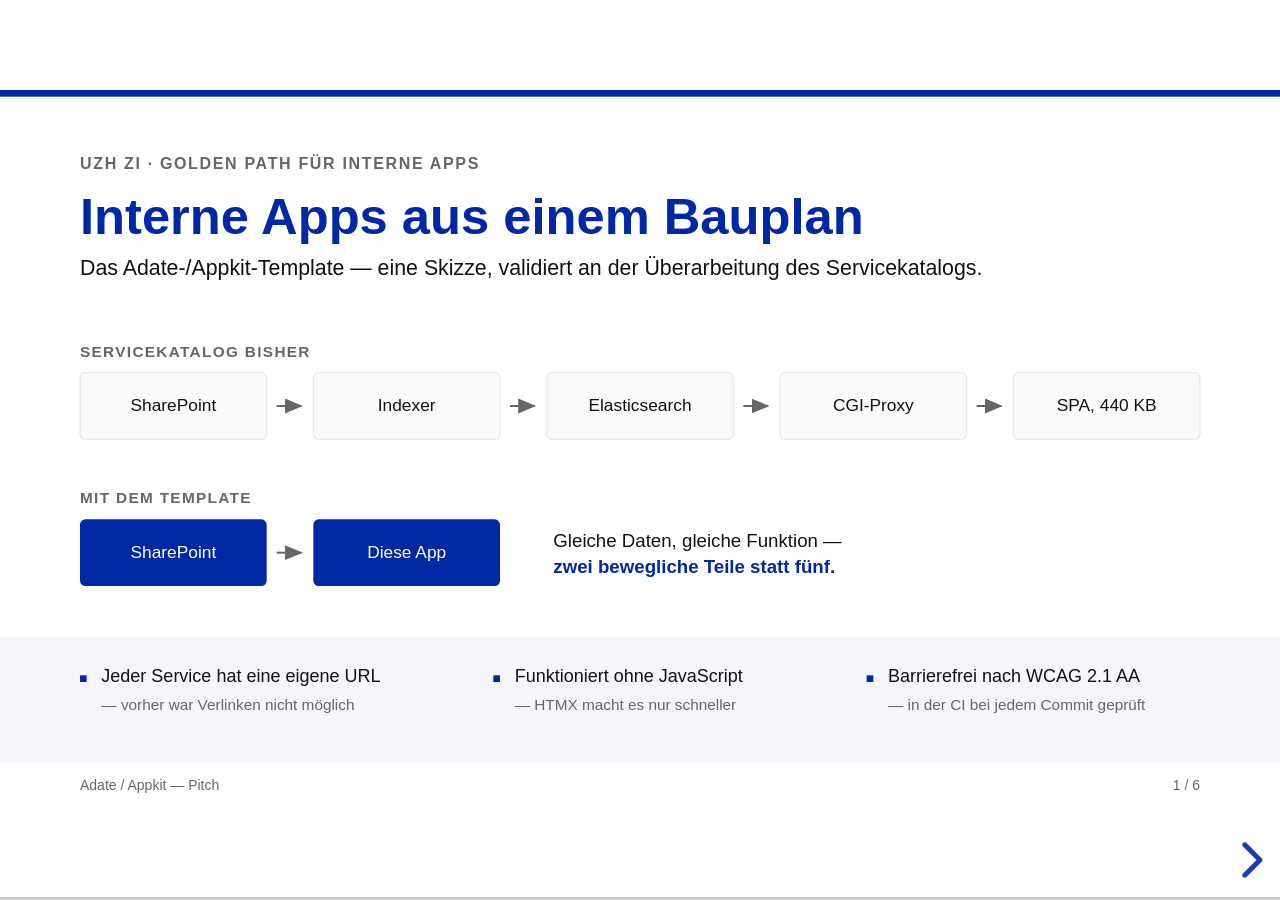
==== commit 5ae60be1: "Add a deployment view to the pitch deck The repo-and-module picture on slide 3 says nothing about wh" ====
--- a/docs/pitch/index.html
+++ b/docs/pitch/index.html
@@ -75,7 +75,20 @@
       </section>
 
       <section>
-        <img class="folie" src="folie-4-entwicklerinnen.svg"
+        <img class="folie" src="folie-4-deployment.svg"
+             alt="Folie 4: Deployment. Aus dem Internet über das Application Gateway im Connectivity Hub, per VNet-Peering in zwei Landing Zones mit je einem Container Apps Environment für Test und Prod.">
+        <aside class="notes">
+          Zwei Landing Zones, je eine eigene Subscription, je ein eigenes
+          Container Apps Environment — und ein einziger Eingang: das zentrale
+          Application Gateway. Das ist keine Stilfrage: die Landing Zone verbietet
+          öffentliche IP-Adressen per Policy. Wer hier zuhört und selbst deployen
+          will, merkt sich die beiden Pull Requests — Subnetze bei Subscription
+          Vending, Ingress bei Connectivity Management.
+        </aside>
+      </section>
+
+      <section>
+        <img class="folie" src="folie-5-entwicklerinnen.svg"
              alt="Folie 4: Für Entwicklerinnen und Entwickler. Die drei AGENTS.md-Regeln links, was ruff, pytest und pa11y in der CI erzwingen rechts.">
         <aside class="notes">
           Hier geht es um die Sorge, am Ende fremden KI-Code zu warten. Die Antwort ist
@@ -85,7 +98,7 @@
       </section>
 
       <section>
-        <img class="folie" src="folie-5-beleg-und-naechste-schritte.svg"
+        <img class="folie" src="folie-6-beleg-und-naechste-schritte.svg"
              alt="Folie 5: Validiert, nicht behauptet. Trefferquote der Suche 67 auf 83 Prozent an erster Stelle und 75 auf 100 Prozent unter den ersten drei, dazu die nächsten Schritte.">
         <aside class="notes">
           Die Trefferquoten stammen aus scripts/eval_search.py über alle 112
